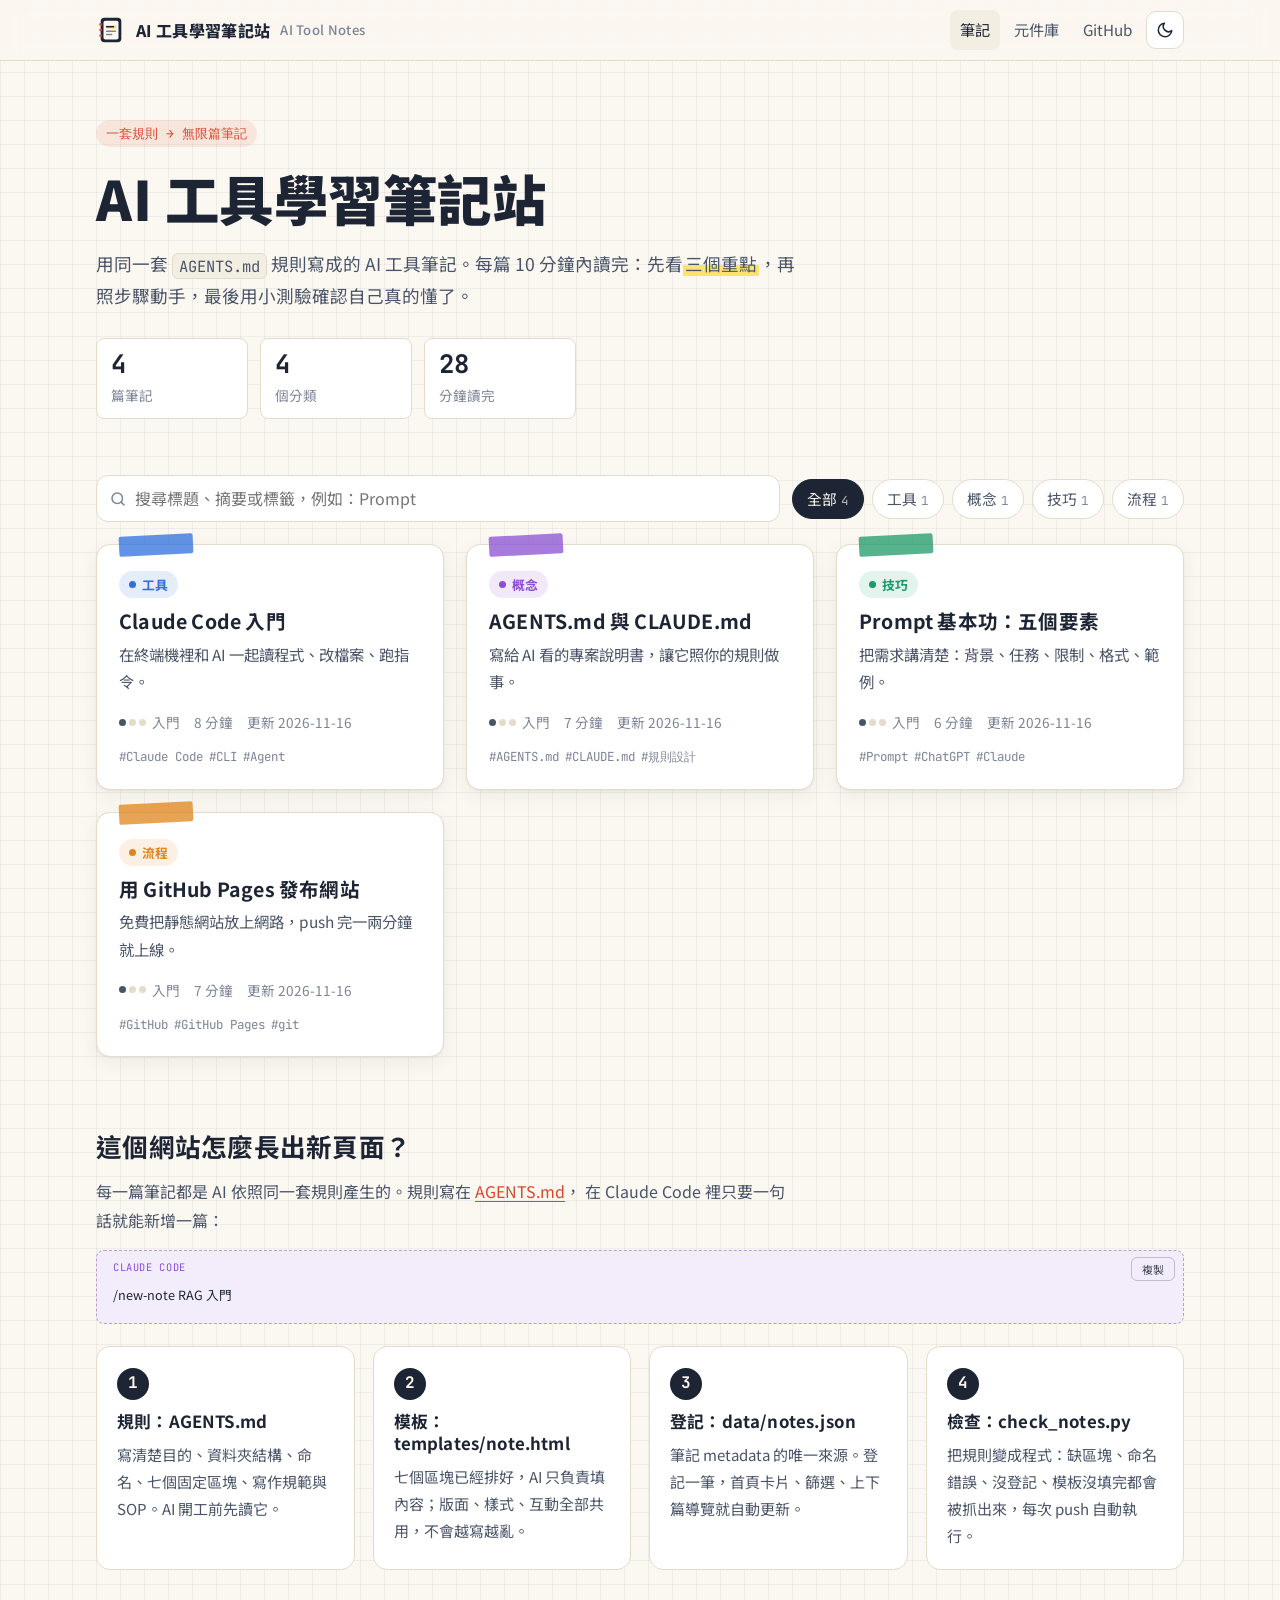
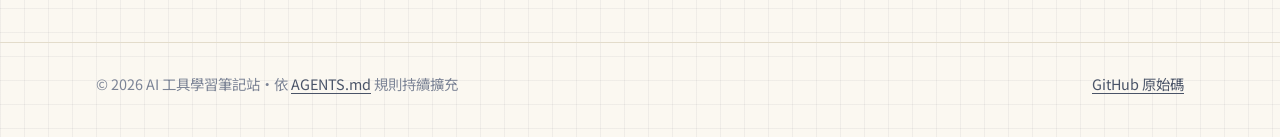
==== index.html @ 9d7a2767 "feat: 建立 AI 工具學習筆記站（AGENTS.md 規則、模板、檢查腳本與 4 篇筆記）" ====
<!doctype html>
<html lang="zh-Hant-TW">
<head>
  <meta charset="utf-8">
  <meta name="viewport" content="width=device-width, initial-scale=1">
  <title>AI 工具學習筆記站</title>
  <meta name="description" content="用同一套 AGENTS.md 規則寫成的 AI 工具筆記。每篇 10 分鐘內讀完，讀完就能動手。">
  <link rel="icon" href="assets/img/favicon.svg" type="image/svg+xml">
  <link rel="preconnect" href="https://fonts.googleapis.com">
  <link rel="preconnect" href="https://fonts.gstatic.com" crossorigin>
  <link rel="stylesheet" href="https://fonts.googleapis.com/css2?family=JetBrains+Mono:wght@400;700&family=Noto+Sans+TC:wght@400;500;700;900&display=swap">
  <link rel="stylesheet" href="assets/css/style.css">
  <script src="assets/js/theme.js"></script>
</head>
<body data-page="home" data-root="./">
  <a class="sr-only" href="#notes">跳到筆記列表</a>

  <header class="site-header">
    <div class="container site-header__inner">
      <a class="brand" href="index.html">
        <img src="assets/img/favicon.svg" alt="" width="30" height="30">
        AI 工具學習筆記站<span class="brand__sub">AI Tool Notes</span>
      </a>
      <nav class="site-nav" aria-label="主選單">
        <a class="site-nav__wide" href="index.html#notes" aria-current="page">筆記</a>
        <a href="components.html">元件庫</a>
        <a class="site-nav__wide" href="https://github.com/ChrrrrrisHao/ai-tool-notes" target="_blank" rel="noopener">GitHub</a>
        <button class="theme-toggle" type="button" data-theme-toggle aria-label="切換深淺色">
          <svg class="icon-moon" viewBox="0 0 24 24" fill="none" stroke="currentColor" stroke-width="2" stroke-linecap="round" stroke-linejoin="round" aria-hidden="true"><path d="M21 12.8A9 9 0 1 1 11.2 3a7 7 0 0 0 9.8 9.8z"/></svg>
          <svg class="icon-sun" viewBox="0 0 24 24" fill="none" stroke="currentColor" stroke-width="2" stroke-linecap="round" aria-hidden="true"><circle cx="12" cy="12" r="4"/><path d="M12 2v2M12 20v2M4.9 4.9l1.4 1.4M17.7 17.7l1.4 1.4M2 12h2M20 12h2M4.9 19.1l1.4-1.4M17.7 6.3l1.4-1.4"/></svg>
        </button>
      </nav>
    </div>
  </header>

  <main>
    <section class="container hero">
      <span class="hero__eyebrow">一套規則 → 無限篇筆記</span>
      <h1 class="hero__title">AI 工具學習筆記站</h1>
      <p class="hero__lead">
        用同一套 <code>AGENTS.md</code> 規則寫成的 AI 工具筆記。每篇 10 分鐘內讀完：先看<mark>三個重點</mark>，再照步驟動手，最後用小測驗確認自己真的懂了。
      </p>
      <ul class="stats" aria-label="網站統計">
        <li><strong id="stat-notes">–</strong><span>篇筆記</span></li>
        <li><strong id="stat-cats">–</strong><span>個分類</span></li>
        <li><strong id="stat-minutes">–</strong><span>分鐘讀完</span></li>
      </ul>
    </section>

    <section class="container" id="notes" aria-labelledby="notes-title">
      <h2 id="notes-title" class="sr-only">筆記列表</h2>
      <div class="toolbar">
        <label class="search">
          <svg viewBox="0 0 24 24" fill="none" stroke="currentColor" stroke-width="2" stroke-linecap="round" aria-hidden="true"><circle cx="11" cy="11" r="7"/><path d="m20 20-3.5-3.5"/></svg>
          <span class="sr-only">搜尋筆記</span>
          <input id="note-search" type="search" placeholder="搜尋標題、摘要或標籤，例如：Prompt" autocomplete="off">
        </label>
        <div class="chips" id="category-filters" role="group" aria-label="依分類篩選"></div>
      </div>
      <div class="grid" id="note-grid" aria-live="polite"></div>
      <p class="empty" id="empty-state" hidden>找不到符合的筆記，換個關鍵字試試。</p>
      <noscript><p class="load-error">需要開啟 JavaScript 才能顯示筆記列表。</p></noscript>
    </section>

    <section class="container howto" aria-labelledby="howto-title">
      <h2 class="howto__title" id="howto-title">這個網站怎麼長出新頁面？</h2>
      <p class="howto__lead">
        每一篇筆記都是 AI 依照同一套規則產生的。規則寫在
        <a href="https://github.com/ChrrrrrisHao/ai-tool-notes/blob/main/AGENTS.md" target="_blank" rel="noopener">AGENTS.md</a>，
        在 Claude Code 裡只要一句話就能新增一篇：
      </p>
      <pre class="code code--prompt" data-lang="Claude Code"><code>/new-note RAG 入門</code></pre>
      <div class="howto__grid">
        <article class="howto__item">
          <span class="howto__num">1</span>
          <h3>規則：AGENTS.md</h3>
          <p>寫清楚目的、資料夾結構、命名、七個固定區塊、寫作規範與 SOP。AI 開工前先讀它。</p>
        </article>
        <article class="howto__item">
          <span class="howto__num">2</span>
          <h3>模板：templates/note.html</h3>
          <p>七個區塊已經排好，AI 只負責填內容；版面、樣式、互動全部共用，不會越寫越亂。</p>
        </article>
        <article class="howto__item">
          <span class="howto__num">3</span>
          <h3>登記：data/notes.json</h3>
          <p>筆記 metadata 的唯一來源。登記一筆，首頁卡片、篩選、上下篇導覽就自動更新。</p>
        </article>
        <article class="howto__item">
          <span class="howto__num">4</span>
          <h3>檢查：check_notes.py</h3>
          <p>把規則變成程式：缺區塊、命名錯誤、沒登記、模板沒填完都會被抓出來，每次 push 自動執行。</p>
        </article>
      </div>
    </section>
  </main>

  <footer class="site-footer">
    <div class="container site-footer__inner">
      <span>© <span id="year">2026</span> AI 工具學習筆記站・依 <a href="https://github.com/ChrrrrrisHao/ai-tool-notes/blob/main/AGENTS.md" target="_blank" rel="noopener">AGENTS.md</a> 規則持續擴充</span>
      <a href="https://github.com/ChrrrrrisHao/ai-tool-notes" target="_blank" rel="noopener">GitHub 原始碼</a>
    </div>
  </footer>

  <script src="assets/js/main.js" defer></script>
</body>
</html>
---- assets/css/style.css ----
/* =========================================================
   AI 工具學習筆記站 — 全站唯一樣式表
   規則：顏色只用下方 token；新元件需同步 components.html 與 AGENTS.md 第 7 節
   ========================================================= */

/* ---------- 1. Design tokens ---------- */
:root {
  --paper: #fbf8f1;
  --paper-2: #f3eee2;
  --card: #ffffff;
  --ink: #1d2433;
  --ink-2: #4a5468;
  --ink-3: #7c8496;
  --line: #e3dccb;
  --grid: rgba(29, 36, 51, 0.05);
  --accent: #d9482b;
  --accent-soft: rgba(217, 72, 43, 0.1);
  --highlight: #ffe36e;
  --code-bg: #1f2533;
  --code-ink: #e9ecf3;

  --cat-tool: #2f6fde;
  --cat-concept: #8a4fd3;
  --cat-skill: #1c9a69;
  --cat-workflow: #df861b;

  --note: #2f6fde;
  --tip: #1c9a69;
  --warn: #d9482b;
  --ok: #1c9a69;
  --bad: #d9482b;

  --shadow: 0 1px 2px rgba(29, 36, 51, 0.06), 0 6px 20px rgba(29, 36, 51, 0.06);
  --radius: 14px;
  --radius-sm: 8px;
  --font-sans: "Noto Sans TC", system-ui, -apple-system, "Segoe UI", "Microsoft JhengHei", sans-serif;
  --font-mono: "JetBrains Mono", ui-monospace, "Cascadia Code", Consolas, monospace;
  --measure: 70ch;
  --gutter: 16px;

  color-scheme: light;
}

@media (prefers-color-scheme: dark) {
  :root:not([data-theme="light"]) {
    --paper: #13161d;
    --paper-2: #1a1e27;
    --card: #1d2230;
    --ink: #ebe8e0;
    --ink-2: #b6bac6;
    --ink-3: #868c9b;
    --line: #2d3343;
    --grid: rgba(255, 255, 255, 0.035);
    --accent: #ff7b5c;
    --accent-soft: rgba(255, 123, 92, 0.14);
    --highlight: rgba(255, 214, 64, 0.38);
    --code-bg: #0e1118;
    --code-ink: #e9ecf3;
    --cat-tool: #6c9ff5;
    --cat-concept: #b48af0;
    --cat-skill: #4cc795;
    --cat-workflow: #f2a74b;
    --note: #6c9ff5;
    --tip: #4cc795;
    --warn: #ff7b5c;
    --ok: #4cc795;
    --bad: #ff7b5c;
    --shadow: 0 1px 2px rgba(0, 0, 0, 0.3), 0 8px 24px rgba(0, 0, 0, 0.25);
    color-scheme: dark;
  }
}

:root[data-theme="dark"] {
  --paper: #13161d;
  --paper-2: #1a1e27;
  --card: #1d2230;
  --ink: #ebe8e0;
  --ink-2: #b6bac6;
  --ink-3: #868c9b;
  --line: #2d3343;
  --grid: rgba(255, 255, 255, 0.035);
  --accent: #ff7b5c;
  --accent-soft: rgba(255, 123, 92, 0.14);
  --highlight: rgba(255, 214, 64, 0.38);
  --code-bg: #0e1118;
  --code-ink: #e9ecf3;
  --cat-tool: #6c9ff5;
  --cat-concept: #b48af0;
  --cat-skill: #4cc795;
  --cat-workflow: #f2a74b;
  --note: #6c9ff5;
  --tip: #4cc795;
  --warn: #ff7b5c;
  --ok: #4cc795;
  --bad: #ff7b5c;
  --shadow: 0 1px 2px rgba(0, 0, 0, 0.3), 0 8px 24px rgba(0, 0, 0, 0.25);
  color-scheme: dark;
}

/* ---------- 2. Base ---------- */
*,
*::before,
*::after { box-sizing: border-box; }

html { -webkit-text-size-adjust: 100%; scroll-behavior: smooth; scroll-padding-top: 84px; }

body {
  margin: 0;
  font-family: var(--font-sans);
  font-size: 16px;
  line-height: 1.8;
  color: var(--ink);
  background-color: var(--paper);
  background-image:
    linear-gradient(var(--grid) 1px, transparent 1px),
    linear-gradient(90deg, var(--grid) 1px, transparent 1px);
  background-size: 24px 24px;
  overflow-x: hidden;
}

img { max-width: 100%; height: auto; display: block; }
a { color: var(--accent); text-underline-offset: 3px; text-decoration-thickness: 1px; }
a:hover { text-decoration-thickness: 2px; }
h1, h2, h3 { line-height: 1.35; margin: 0 0 0.5em; letter-spacing: 0.01em; }
p { margin: 0 0 1em; }
:focus-visible { outline: 3px solid var(--accent); outline-offset: 2px; border-radius: 4px; }

code, kbd {
  font-family: var(--font-mono);
  font-size: 0.88em;
}
:not(pre) > code {
  background: var(--paper-2);
  border: 1px solid var(--line);
  border-radius: 6px;
  padding: 0.1em 0.4em;
  word-break: break-word;
}
kbd {
  display: inline-block;
  padding: 0.05em 0.45em;
  border: 1px solid var(--line);
  border-bottom-width: 3px;
  border-radius: 6px;
  background: var(--card);
  color: var(--ink);
  line-height: 1.5;
}
mark {
  color: inherit;
  background: linear-gradient(transparent 55%, var(--highlight) 55%);
  padding: 0 0.1em;
}

.sr-only {
  position: absolute; width: 1px; height: 1px; padding: 0; margin: -1px;
  overflow: hidden; clip: rect(0, 0, 0, 0); white-space: nowrap; border: 0;
}

.container {
  width: 100%;
  max-width: 1120px;
  margin: 0 auto;
  padding: 0 var(--gutter);
}

/* ---------- 3. Site header / footer ---------- */
.progress {
  position: fixed; top: 0; left: 0; height: 3px; width: 0;
  background: var(--accent); z-index: 60; transition: width 0.1s linear;
}

.site-header {
  position: sticky; top: 0; z-index: 50;
  background: color-mix(in srgb, var(--paper) 88%, transparent);
  backdrop-filter: saturate(1.4) blur(10px);
  -webkit-backdrop-filter: saturate(1.4) blur(10px);
  border-bottom: 1px solid var(--line);
}
.site-header__inner {
  display: flex; align-items: center; gap: 12px;
  min-height: 60px;
}
.brand {
  display: inline-flex; align-items: center; gap: 10px;
  color: var(--ink); text-decoration: none; font-weight: 800; letter-spacing: 0.02em;
  white-space: nowrap;
}
.brand img { width: 30px; height: 30px; }
.brand__sub { color: var(--ink-3); font-weight: 500; font-size: 0.82em; }
.site-nav { margin-left: auto; display: flex; align-items: center; gap: 4px; }
.site-nav a {
  color: var(--ink-2); text-decoration: none; font-size: 0.95em;
  padding: 6px 10px; border-radius: 8px;
}
.site-nav a:hover, .site-nav a[aria-current="page"] { color: var(--ink); background: var(--paper-2); }
.theme-toggle {
  display: inline-grid; place-items: center;
  width: 38px; height: 38px; border-radius: 10px;
  border: 1px solid var(--line); background: var(--card); color: var(--ink);
  cursor: pointer;
}
.theme-toggle svg { width: 18px; height: 18px; }
.theme-toggle .icon-sun { display: none; }
:root[data-theme="dark"] .theme-toggle .icon-sun { display: block; }
:root[data-theme="dark"] .theme-toggle .icon-moon { display: none; }
@media (prefers-color-scheme: dark) {
  :root:not([data-theme="light"]) .theme-toggle .icon-sun { display: block; }
  :root:not([data-theme="light"]) .theme-toggle .icon-moon { display: none; }
}

.site-footer {
  margin-top: 72px;
  border-top: 1px solid var(--line);
  padding: 28px 0 40px;
  color: var(--ink-3);
  font-size: 0.9em;
}
.site-footer__inner { display: flex; flex-wrap: wrap; gap: 8px 20px; justify-content: space-between; }
.site-footer a { color: var(--ink-2); }

/* ---------- 4. Home ---------- */
.hero { padding-top: 56px; padding-bottom: 28px; }
.hero__eyebrow {
  display: inline-block; font-family: var(--font-mono); font-size: 0.8em;
  color: var(--accent); background: var(--accent-soft);
  padding: 2px 10px; border-radius: 999px; margin-bottom: 14px;
}
.hero__title {
  font-size: clamp(2rem, 6vw, 3.4rem); font-weight: 900; margin-bottom: 14px;
}
.hero__lead { font-size: 1.1em; color: var(--ink-2); max-width: 40em; }
.stats {
  display: grid; grid-template-columns: repeat(3, minmax(0, 1fr)); gap: 12px;
  max-width: 480px; margin: 26px 0 0; padding: 0; list-style: none;
}
.stats li {
  background: var(--card); border: 1px solid var(--line); border-radius: var(--radius-sm);
  padding: 10px 14px; min-width: 0;
}
.stats strong { display: block; font-size: 1.6em; line-height: 1.2; font-family: var(--font-mono); }
.stats span { color: var(--ink-3); font-size: 0.85em; }

.toolbar {
  display: flex; flex-wrap: wrap; gap: 12px; align-items: center;
  margin: 28px 0 22px;
}
.search {
  flex: 1 1 260px; display: flex; align-items: center; gap: 8px;
  background: var(--card); border: 1px solid var(--line); border-radius: 12px;
  padding: 0 12px; min-height: 44px;
}
.search svg { width: 18px; height: 18px; color: var(--ink-3); flex: none; }
.search input {
  flex: 1; min-width: 0; border: 0; outline: 0; background: transparent;
  font: inherit; color: var(--ink); padding: 8px 0;
}
.search:focus-within { border-color: var(--accent); box-shadow: 0 0 0 3px var(--accent-soft); }
.chips { display: flex; flex-wrap: wrap; gap: 8px; }
.chip {
  font: inherit; font-size: 0.92em; cursor: pointer;
  border: 1px solid var(--line); background: var(--card); color: var(--ink-2);
  padding: 6px 14px; border-radius: 999px; min-height: 36px;
}
.chip[aria-pressed="true"] { background: var(--ink); color: var(--paper); border-color: var(--ink); }
.chip__count { font-family: var(--font-mono); font-size: 0.85em; opacity: 0.7; margin-left: 4px; }

.grid {
  display: grid; gap: 22px;
  grid-template-columns: repeat(auto-fill, minmax(min(100%, 300px), 1fr));
}
.card {
  --cat: var(--accent);
  position: relative; display: flex; flex-direction: column;
  background: var(--card); color: var(--ink); text-decoration: none;
  border: 1px solid var(--line); border-radius: var(--radius);
  padding: 26px 22px 20px;
  box-shadow: var(--shadow);
  transition: transform 0.18s ease, box-shadow 0.18s ease, border-color 0.18s ease;
}
.card:hover { transform: translateY(-3px); border-color: var(--cat); box-shadow: 6px 6px 0 var(--cat); text-decoration: none; }
.card__tape {
  position: absolute; top: -10px; left: 22px; width: 74px; height: 20px;
  background: var(--cat); opacity: 0.75; transform: rotate(-3deg);
  border-radius: 2px;
}
.card__title { font-size: 1.22em; margin: 10px 0 6px; }
.card__summary { color: var(--ink-2); font-size: 0.96em; margin-bottom: 14px; flex: 1; }
.card__meta {
  display: flex; flex-wrap: wrap; gap: 6px 14px; align-items: center;
  color: var(--ink-3); font-size: 0.85em;
}
.card__tags { display: flex; flex-wrap: wrap; gap: 6px; margin: 12px 0 0; padding: 0; list-style: none; }
.card__tags li { font-size: 0.78em; color: var(--ink-3); font-family: var(--font-mono); }
.card--tool { --cat: var(--cat-tool); }
.card--concept { --cat: var(--cat-concept); }
.card--skill { --cat: var(--cat-skill); }
.card--workflow { --cat: var(--cat-workflow); }

.empty, .load-error {
  border: 1px dashed var(--line); border-radius: var(--radius);
  padding: 28px; text-align: center; color: var(--ink-3); background: var(--card);
}

.howto { margin-top: 72px; }
.howto__title { font-size: 1.6em; }
.howto__lead { color: var(--ink-2); max-width: 44em; }
.howto__grid {
  display: grid; gap: 18px; margin-top: 22px;
  grid-template-columns: repeat(auto-fit, minmax(min(100%, 240px), 1fr));
}
.howto__item {
  background: var(--card); border: 1px solid var(--line); border-radius: var(--radius);
  padding: 20px;
}
.howto__num {
  display: inline-grid; place-items: center; width: 32px; height: 32px; border-radius: 50%;
  background: var(--ink); color: var(--paper); font-family: var(--font-mono); font-weight: 700;
  margin-bottom: 10px;
}
.howto__item h3 { font-size: 1.05em; }
.howto__item p { color: var(--ink-2); font-size: 0.94em; margin: 0; }

/* ---------- 5. Tags & levels ---------- */
.tag {
  --cat: var(--accent);
  display: inline-flex; align-items: center; gap: 6px;
  font-size: 0.8em; font-weight: 700; color: var(--cat);
  background: color-mix(in srgb, var(--cat) 12%, transparent);
  padding: 2px 10px; border-radius: 999px; text-decoration: none; width: fit-content;
}
.tag::before { content: ""; width: 7px; height: 7px; border-radius: 50%; background: var(--cat); }
.tag--tool { --cat: var(--cat-tool); }
.tag--concept { --cat: var(--cat-concept); }
.tag--skill { --cat: var(--cat-skill); }
.tag--workflow { --cat: var(--cat-workflow); }

.level { display: inline-flex; align-items: center; gap: 6px; }
.level__dots { display: inline-flex; gap: 3px; }
.level__dots i { width: 7px; height: 7px; border-radius: 50%; background: var(--line); }
.level--1 .level__dots i:nth-child(-n+1),
.level--2 .level__dots i:nth-child(-n+2),
.level--3 .level__dots i:nth-child(-n+3) { background: var(--ink-2); }

/* ---------- 6. Note layout ---------- */
.note-layout {
  display: grid; gap: 40px;
  grid-template-columns: minmax(0, 1fr);
  padding-top: 32px;
}
@media (min-width: 1024px) {
  .note-layout { grid-template-columns: minmax(0, var(--measure)) 220px; justify-content: center; gap: 56px; }
}

.breadcrumb { font-size: 0.88em; color: var(--ink-3); margin-bottom: 18px; }
.breadcrumb a { color: var(--ink-2); text-decoration: none; }
.breadcrumb a:hover { color: var(--accent); }
.breadcrumb span[aria-hidden] { margin: 0 6px; }

.note-header { max-width: var(--measure); margin-bottom: 8px; }
.note-header h1 { font-size: clamp(1.8rem, 5vw, 2.6rem); font-weight: 900; margin: 12px 0 10px; }
.note-header__summary { font-size: 1.12em; color: var(--ink-2); }
.note-meta {
  display: flex; flex-wrap: wrap; gap: 8px 16px; align-items: center;
  color: var(--ink-3); font-size: 0.88em; min-height: 26px;
}
.note-meta__tags { display: flex; flex-wrap: wrap; gap: 6px; margin: 0; padding: 0; list-style: none; }
.note-meta__tags li {
  font-family: var(--font-mono); font-size: 0.9em;
  border: 1px solid var(--line); border-radius: 6px; padding: 0 6px;
}

.note-body { max-width: var(--measure); min-width: 0; counter-reset: sec; }
.note-section {
  counter-increment: sec;
  background: var(--card); border: 1px solid var(--line); border-radius: var(--radius);
  padding: 26px 24px 10px; margin-top: 26px;
}
.note-section > h2 {
  display: flex; align-items: center; gap: 10px;
  font-size: 1.35em; margin-bottom: 16px;
}
.note-section > h2::before {
  content: counter(sec, decimal-leading-zero);
  font-family: var(--font-mono); font-size: 0.7em; font-weight: 700;
  color: var(--accent); background: var(--accent-soft);
  padding: 1px 8px; border-radius: 6px;
}
.note-section h3 { font-size: 1.08em; margin-top: 1.2em; }
.note-section ul:not([class]), .note-section ol:not([class]) { padding-left: 1.4em; margin: 0 0 1em; }

.toc { position: relative; }
.toc__inner { position: sticky; top: 84px; }
.toc__title { font-size: 0.8em; font-weight: 700; color: var(--ink-3); letter-spacing: 0.08em; margin-bottom: 8px; }
.toc ol { list-style: none; margin: 0; padding: 0; border-left: 2px solid var(--line); }
.toc a {
  display: block; padding: 5px 0 5px 14px; margin-left: -2px;
  color: var(--ink-3); text-decoration: none; font-size: 0.92em;
  border-left: 2px solid transparent;
}
.toc a:hover { color: var(--ink); }
.toc a.is-active { color: var(--accent); border-left-color: var(--accent); font-weight: 700; }
@media (max-width: 1023px) { .toc { display: none; } }

.pager {
  display: grid; gap: 14px; margin-top: 36px; max-width: var(--measure);
  grid-template-columns: repeat(auto-fit, minmax(min(100%, 240px), 1fr));
}
.pager a {
  display: block; background: var(--card); border: 1px solid var(--line); border-radius: var(--radius);
  padding: 14px 18px; text-decoration: none; color: var(--ink);
}
.pager a:hover { border-color: var(--accent); }
.pager small { display: block; color: var(--ink-3); font-size: 0.8em; }
.pager__next { text-align: right; grid-column: -2 / -1; }

/* ---------- 7. Components ---------- */
/* 7.1 keypoints */
.keypoints { list-style: none; margin: 0 0 16px; padding: 0; display: grid; gap: 10px; counter-reset: kp; }
.keypoints li {
  counter-increment: kp; position: relative;
  padding: 10px 14px 10px 50px; background: var(--paper-2); border-radius: var(--radius-sm);
}
.keypoints li::before {
  content: counter(kp);
  position: absolute; left: 12px; top: 10px;
  width: 26px; height: 26px; border-radius: 50%;
  display: grid; place-items: center;
  background: var(--highlight); color: var(--ink);
  font-family: var(--font-mono); font-weight: 700; font-size: 0.9em; line-height: 1;
}

/* 7.2 callout */
.callout {
  --c: var(--note);
  border: 1px solid color-mix(in srgb, var(--c) 35%, var(--line));
  border-left: 4px solid var(--c);
  background: color-mix(in srgb, var(--c) 7%, var(--card));
  border-radius: var(--radius-sm);
  padding: 12px 16px 2px; margin: 0 0 16px;
}
.callout__title { font-weight: 800; color: var(--c); margin-bottom: 4px; }
.callout--note { --c: var(--note); }
.callout--tip { --c: var(--tip); }
.callout--warn { --c: var(--warn); }

/* 7.3 steps */
.steps { list-style: none; margin: 0 0 16px; padding: 0; counter-reset: step; }
.steps > li {
  counter-increment: step; position: relative;
  padding: 0 0 18px 48px;
}
.steps > li::before {
  content: counter(step);
  position: absolute; left: 0; top: 0;
  width: 32px; height: 32px; border-radius: 50%;
  display: grid; place-items: center;
  background: var(--ink); color: var(--paper);
  font-family: var(--font-mono); font-weight: 700; line-height: 1;
}
.steps > li:not(:last-child)::after {
  content: ""; position: absolute; left: 15px; top: 36px; bottom: 4px;
  width: 2px; background: var(--line);
}
.steps > li > strong { display: block; font-size: 1.04em; line-height: 32px; }
.steps > li > p { margin: 2px 0 8px; color: var(--ink-2); }
.steps > li > .code { margin-top: 6px; }

/* 7.4 code */
.code {
  position: relative;
  background: var(--code-bg); color: var(--code-ink);
  border-radius: var(--radius-sm);
  padding: 34px 16px 14px; margin: 0 0 16px;
  overflow-x: auto; font-size: 0.9em; line-height: 1.65;
  tab-size: 2;
}
.code code { font-family: var(--font-mono); white-space: pre; }
.code::before {
  content: attr(data-lang);
  position: absolute; top: 8px; left: 16px;
  font-family: var(--font-mono); font-size: 0.72em; letter-spacing: 0.06em;
  color: color-mix(in srgb, var(--code-ink) 55%, transparent); text-transform: uppercase;
}
.code--prompt { background: color-mix(in srgb, var(--cat-concept) 10%, var(--card)); color: var(--ink); border: 1px dashed color-mix(in srgb, var(--cat-concept) 45%, var(--line)); }
.code--prompt code { white-space: pre-wrap; word-break: break-word; font-family: var(--font-sans); }
.code--prompt::before { color: var(--cat-concept); }
.copy-btn {
  position: absolute; top: 6px; right: 8px;
  font: inherit; font-family: var(--font-sans); font-size: 0.76em;
  border: 1px solid color-mix(in srgb, currentColor 30%, transparent);
  background: transparent; color: inherit; opacity: 0.8;
  padding: 2px 10px; border-radius: 6px; cursor: pointer;
}
.copy-btn:hover { opacity: 1; }
.copy-btn.is-done { color: var(--ok); border-color: var(--ok); opacity: 1; }

/* 7.5 table */
.table-wrap { overflow-x: auto; margin: 0 0 16px; border: 1px solid var(--line); border-radius: var(--radius-sm); }
.table { width: 100%; border-collapse: collapse; font-size: 0.94em; }
.table th, .table td { padding: 10px 12px; text-align: left; vertical-align: top; border-bottom: 1px solid var(--line); }
.table thead th { background: var(--paper-2); font-weight: 700; white-space: nowrap; }
.table code { white-space: nowrap; word-break: normal; }
.table tbody tr:last-child td { border-bottom: 0; }

/* 7.6 quiz */
.quiz {
  border: 1px solid var(--line); border-radius: var(--radius-sm);
  padding: 14px 16px 6px; margin: 0 0 16px; background: var(--paper-2);
}
.quiz__q { font-weight: 700; margin-bottom: 10px; }
.quiz__options { list-style: none; margin: 0 0 10px; padding: 0; display: grid; gap: 8px; }
.quiz__options button {
  width: 100%; text-align: left; font: inherit; cursor: pointer;
  background: var(--card); color: var(--ink);
  border: 1px solid var(--line); border-radius: var(--radius-sm);
  padding: 9px 12px; min-height: 44px;
}
.quiz__options button:hover:not(:disabled) { border-color: var(--ink-3); }
.quiz__options button:disabled { cursor: default; }
.quiz__options button.is-correct { border-color: var(--ok); background: color-mix(in srgb, var(--ok) 12%, var(--card)); }
.quiz__options button.is-wrong { border-color: var(--bad); background: color-mix(in srgb, var(--bad) 10%, var(--card)); }
.quiz__options button.is-correct::after { content: "  ✓ 正確"; color: var(--ok); font-weight: 700; }
.quiz__options button.is-wrong::after { content: "  ✗"; color: var(--bad); font-weight: 700; }
.quiz__explain { color: var(--ink-2); font-size: 0.94em; border-top: 1px dashed var(--line); padding-top: 8px; }
.js .quiz:not(.is-answered) .quiz__explain { display: none; }
.quiz-score { font-weight: 700; color: var(--ink-2); }

/* 7.7 refs */
.refs { list-style: none; margin: 0 0 16px; padding: 0; display: grid; gap: 10px; }
.refs li {
  display: flex; flex-direction: column;
  border: 1px solid var(--line); border-radius: var(--radius-sm); padding: 10px 14px;
}
.refs a { font-weight: 700; word-break: break-word; }
.refs a[target="_blank"]::after { content: " ↗"; font-size: 0.85em; }
.refs span { color: var(--ink-3); font-size: 0.88em; }

/* 7.8 figure */
.figure { margin: 0 0 16px; }
.figure img { border-radius: var(--radius-sm); border: 1px solid var(--line); background: var(--paper-2); }
.figure figcaption { color: var(--ink-3); font-size: 0.86em; margin-top: 6px; text-align: center; }

/* ---------- 8. Components page ---------- */
.demo {
  border: 1px dashed var(--line); border-radius: var(--radius-sm);
  padding: 18px 16px 2px; margin-bottom: 14px; background: var(--paper);
}
.swatches { display: grid; gap: 10px; grid-template-columns: repeat(auto-fill, minmax(min(100%, 140px), 1fr)); margin-bottom: 16px; }
.swatch { border: 1px solid var(--line); border-radius: var(--radius-sm); overflow: hidden; font-size: 0.8em; font-family: var(--font-mono); }
.swatch i { display: block; height: 44px; }
.swatch span { display: block; padding: 6px 8px; color: var(--ink-2); }
.sw-paper { background: var(--paper); }
.sw-card { background: var(--card); }
.sw-ink { background: var(--ink); }
.sw-accent { background: var(--accent); }
.sw-highlight { background: var(--highlight); }
.sw-tool { background: var(--cat-tool); }
.sw-concept { background: var(--cat-concept); }
.sw-skill { background: var(--cat-skill); }
.sw-workflow { background: var(--cat-workflow); }

/* ---------- 9. Small screens ---------- */
@media (max-width: 640px) {
  .brand__sub { display: none; }
  .site-nav__wide { display: none; }
  .site-nav a { padding: 6px 8px; font-size: 0.9em; }
  .hero { padding-top: 36px; }
  .note-section { padding: 20px 16px 6px; }
  .pager__next { grid-column: auto; }
}

@media (prefers-reduced-motion: reduce) {
  html { scroll-behavior: auto; }
  .card, .progress { transition: none; }
}

@media print {
  .site-header, .toc, .pager, .copy-btn, .progress, .theme-toggle { display: none !important; }
  body { background: #fff; }
  .note-section { border: 0; padding: 0; }
  .js .quiz:not(.is-answered) .quiz__explain { display: block; }
}
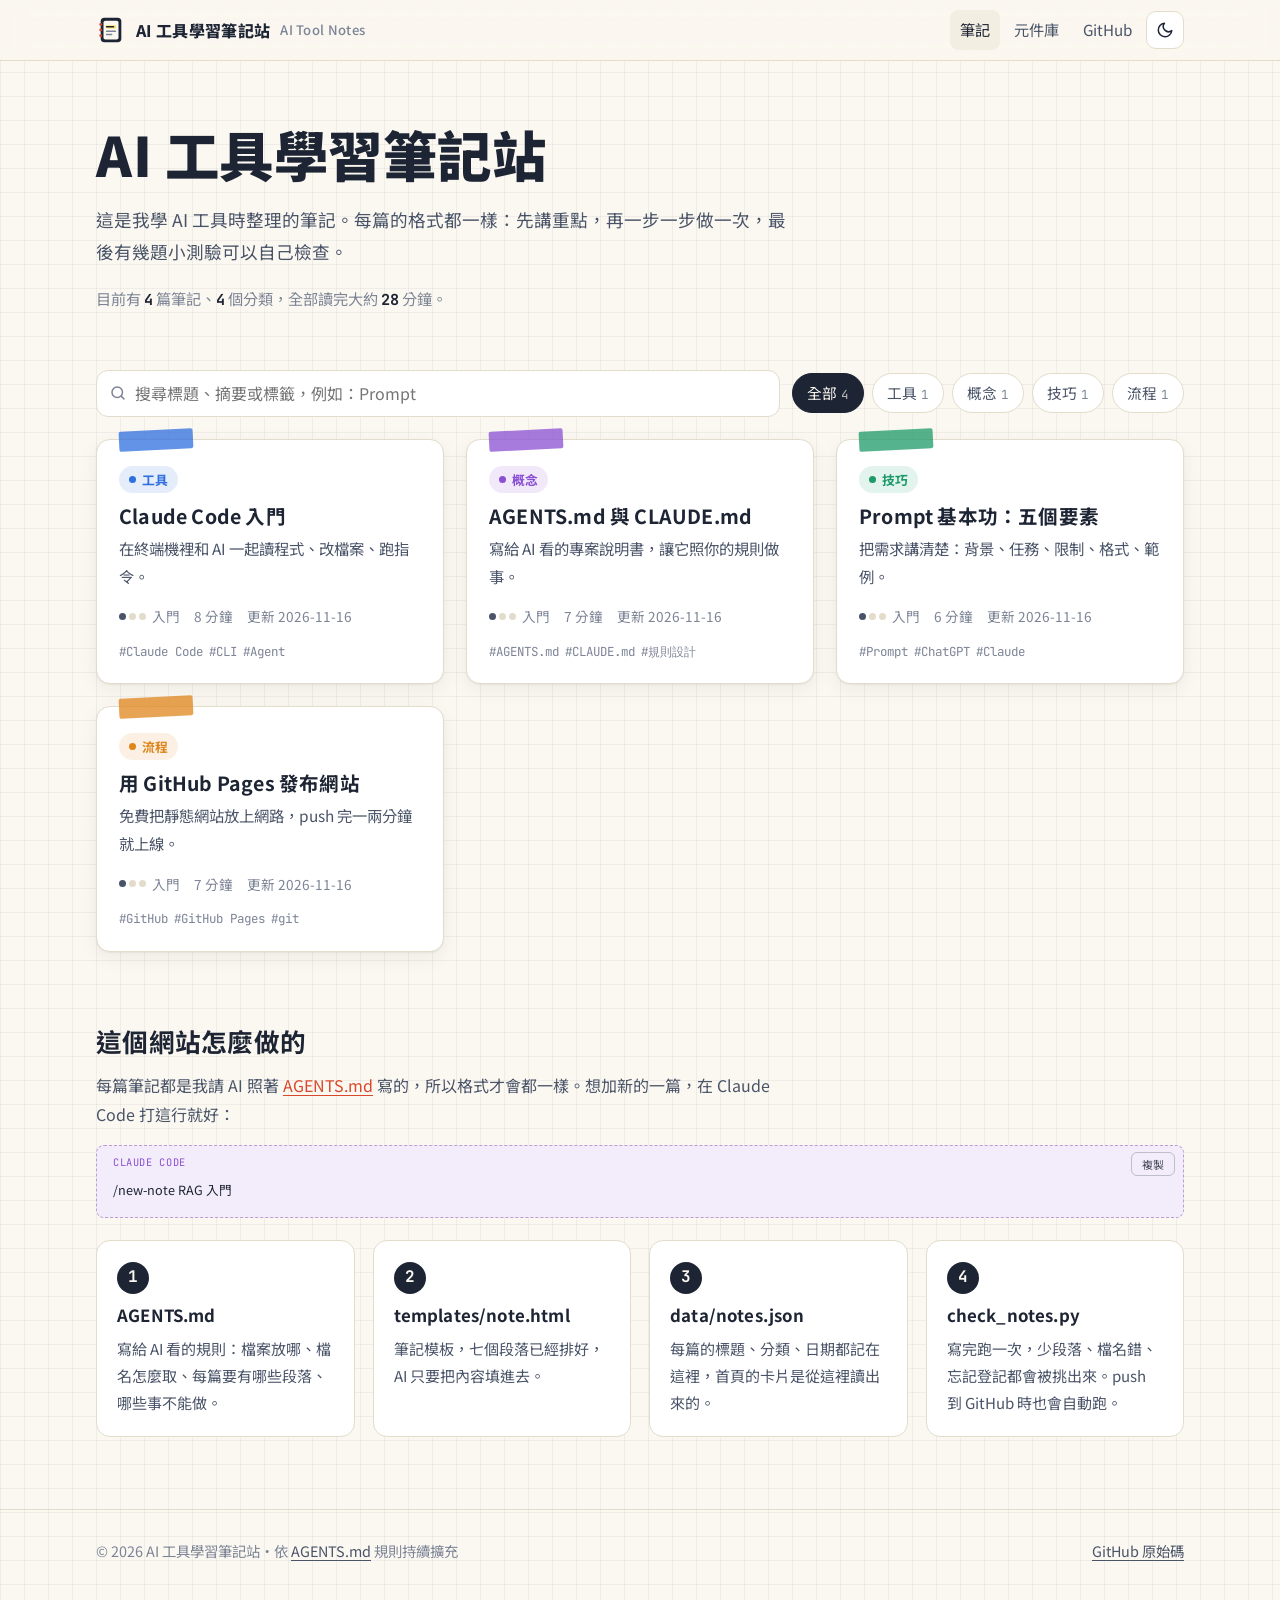
==== commit 0e4796f0: "docs: 文案改口語一點，首頁拿掉統計方塊" ====
--- a/index.html
+++ b/index.html
@@ -4,7 +4,7 @@
   <meta charset="utf-8">
   <meta name="viewport" content="width=device-width, initial-scale=1">
   <title>AI 工具學習筆記站</title>
-  <meta name="description" content="用同一套 AGENTS.md 規則寫成的 AI 工具筆記。每篇 10 分鐘內讀完，讀完就能動手。">
+  <meta name="description" content="我學 AI 工具時整理的筆記，每篇都照同一個格式寫，10 分鐘內可以讀完。">
   <link rel="icon" href="assets/img/favicon.svg" type="image/svg+xml">
   <link rel="preconnect" href="https://fonts.googleapis.com">
   <link rel="preconnect" href="https://fonts.gstatic.com" crossorigin>
@@ -35,16 +35,13 @@
 
   <main>
     <section class="container hero">
-      <span class="hero__eyebrow">一套規則 → 無限篇筆記</span>
       <h1 class="hero__title">AI 工具學習筆記站</h1>
       <p class="hero__lead">
-        用同一套 <code>AGENTS.md</code> 規則寫成的 AI 工具筆記。每篇 10 分鐘內讀完：先看<mark>三個重點</mark>，再照步驟動手，最後用小測驗確認自己真的懂了。
+        這是我學 AI 工具時整理的筆記。每篇的格式都一樣：先講重點，再一步一步做一次，最後有幾題小測驗可以自己檢查。
       </p>
-      <ul class="stats" aria-label="網站統計">
-        <li><strong id="stat-notes">–</strong><span>篇筆記</span></li>
-        <li><strong id="stat-cats">–</strong><span>個分類</span></li>
-        <li><strong id="stat-minutes">–</strong><span>分鐘讀完</span></li>
-      </ul>
+      <p class="hero__meta">
+        目前有 <strong id="stat-notes">–</strong> 篇筆記、<strong id="stat-cats">–</strong> 個分類，全部讀完大約 <strong id="stat-minutes">–</strong> 分鐘。
+      </p>
     </section>
 
     <section class="container" id="notes" aria-labelledby="notes-title">
@@ -63,33 +60,33 @@
     </section>
 
     <section class="container howto" aria-labelledby="howto-title">
-      <h2 class="howto__title" id="howto-title">這個網站怎麼長出新頁面？</h2>
+      <h2 class="howto__title" id="howto-title">這個網站怎麼做的</h2>
       <p class="howto__lead">
-        每一篇筆記都是 AI 依照同一套規則產生的。規則寫在
-        <a href="https://github.com/ChrrrrrisHao/ai-tool-notes/blob/main/AGENTS.md" target="_blank" rel="noopener">AGENTS.md</a>，
-        在 Claude Code 裡只要一句話就能新增一篇：
+        每篇筆記都是我請 AI 照著
+        <a href="https://github.com/ChrrrrrisHao/ai-tool-notes/blob/main/AGENTS.md" target="_blank" rel="noopener">AGENTS.md</a>
+        寫的，所以格式才會都一樣。想加新的一篇，在 Claude Code 打這行就好：
       </p>
       <pre class="code code--prompt" data-lang="Claude Code"><code>/new-note RAG 入門</code></pre>
       <div class="howto__grid">
         <article class="howto__item">
           <span class="howto__num">1</span>
-          <h3>規則：AGENTS.md</h3>
-          <p>寫清楚目的、資料夾結構、命名、七個固定區塊、寫作規範與 SOP。AI 開工前先讀它。</p>
+          <h3>AGENTS.md</h3>
+          <p>寫給 AI 看的規則：檔案放哪、檔名怎麼取、每篇要有哪些段落、哪些事不能做。</p>
         </article>
         <article class="howto__item">
           <span class="howto__num">2</span>
-          <h3>模板：templates/note.html</h3>
-          <p>七個區塊已經排好，AI 只負責填內容；版面、樣式、互動全部共用，不會越寫越亂。</p>
+          <h3>templates/note.html</h3>
+          <p>筆記模板，七個段落已經排好，AI 只要把內容填進去。</p>
         </article>
         <article class="howto__item">
           <span class="howto__num">3</span>
-          <h3>登記：data/notes.json</h3>
-          <p>筆記 metadata 的唯一來源。登記一筆，首頁卡片、篩選、上下篇導覽就自動更新。</p>
+          <h3>data/notes.json</h3>
+          <p>每篇的標題、分類、日期都記在這裡，首頁的卡片是從這裡讀出來的。</p>
         </article>
         <article class="howto__item">
           <span class="howto__num">4</span>
-          <h3>檢查：check_notes.py</h3>
-          <p>把規則變成程式：缺區塊、命名錯誤、沒登記、模板沒填完都會被抓出來，每次 push 自動執行。</p>
+          <h3>check_notes.py</h3>
+          <p>寫完跑一次，少段落、檔名錯、忘記登記都會被挑出來。push 到 GitHub 時也會自動跑。</p>
         </article>
       </div>
     </section>
--- a/assets/css/style.css
+++ b/assets/css/style.css
@@ -221,25 +221,12 @@
 
 /* ---------- 4. Home ---------- */
 .hero { padding-top: 56px; padding-bottom: 28px; }
-.hero__eyebrow {
-  display: inline-block; font-family: var(--font-mono); font-size: 0.8em;
-  color: var(--accent); background: var(--accent-soft);
-  padding: 2px 10px; border-radius: 999px; margin-bottom: 14px;
-}
 .hero__title {
   font-size: clamp(2rem, 6vw, 3.4rem); font-weight: 900; margin-bottom: 14px;
 }
 .hero__lead { font-size: 1.1em; color: var(--ink-2); max-width: 40em; }
-.stats {
-  display: grid; grid-template-columns: repeat(3, minmax(0, 1fr)); gap: 12px;
-  max-width: 480px; margin: 26px 0 0; padding: 0; list-style: none;
-}
-.stats li {
-  background: var(--card); border: 1px solid var(--line); border-radius: var(--radius-sm);
-  padding: 10px 14px; min-width: 0;
-}
-.stats strong { display: block; font-size: 1.6em; line-height: 1.2; font-family: var(--font-mono); }
-.stats span { color: var(--ink-3); font-size: 0.85em; }
+.hero__meta { color: var(--ink-3); font-size: 0.95em; margin: 0; }
+.hero__meta strong { color: var(--ink); font-family: var(--font-mono); }
 
 .toolbar {
   display: flex; flex-wrap: wrap; gap: 12px; align-items: center;
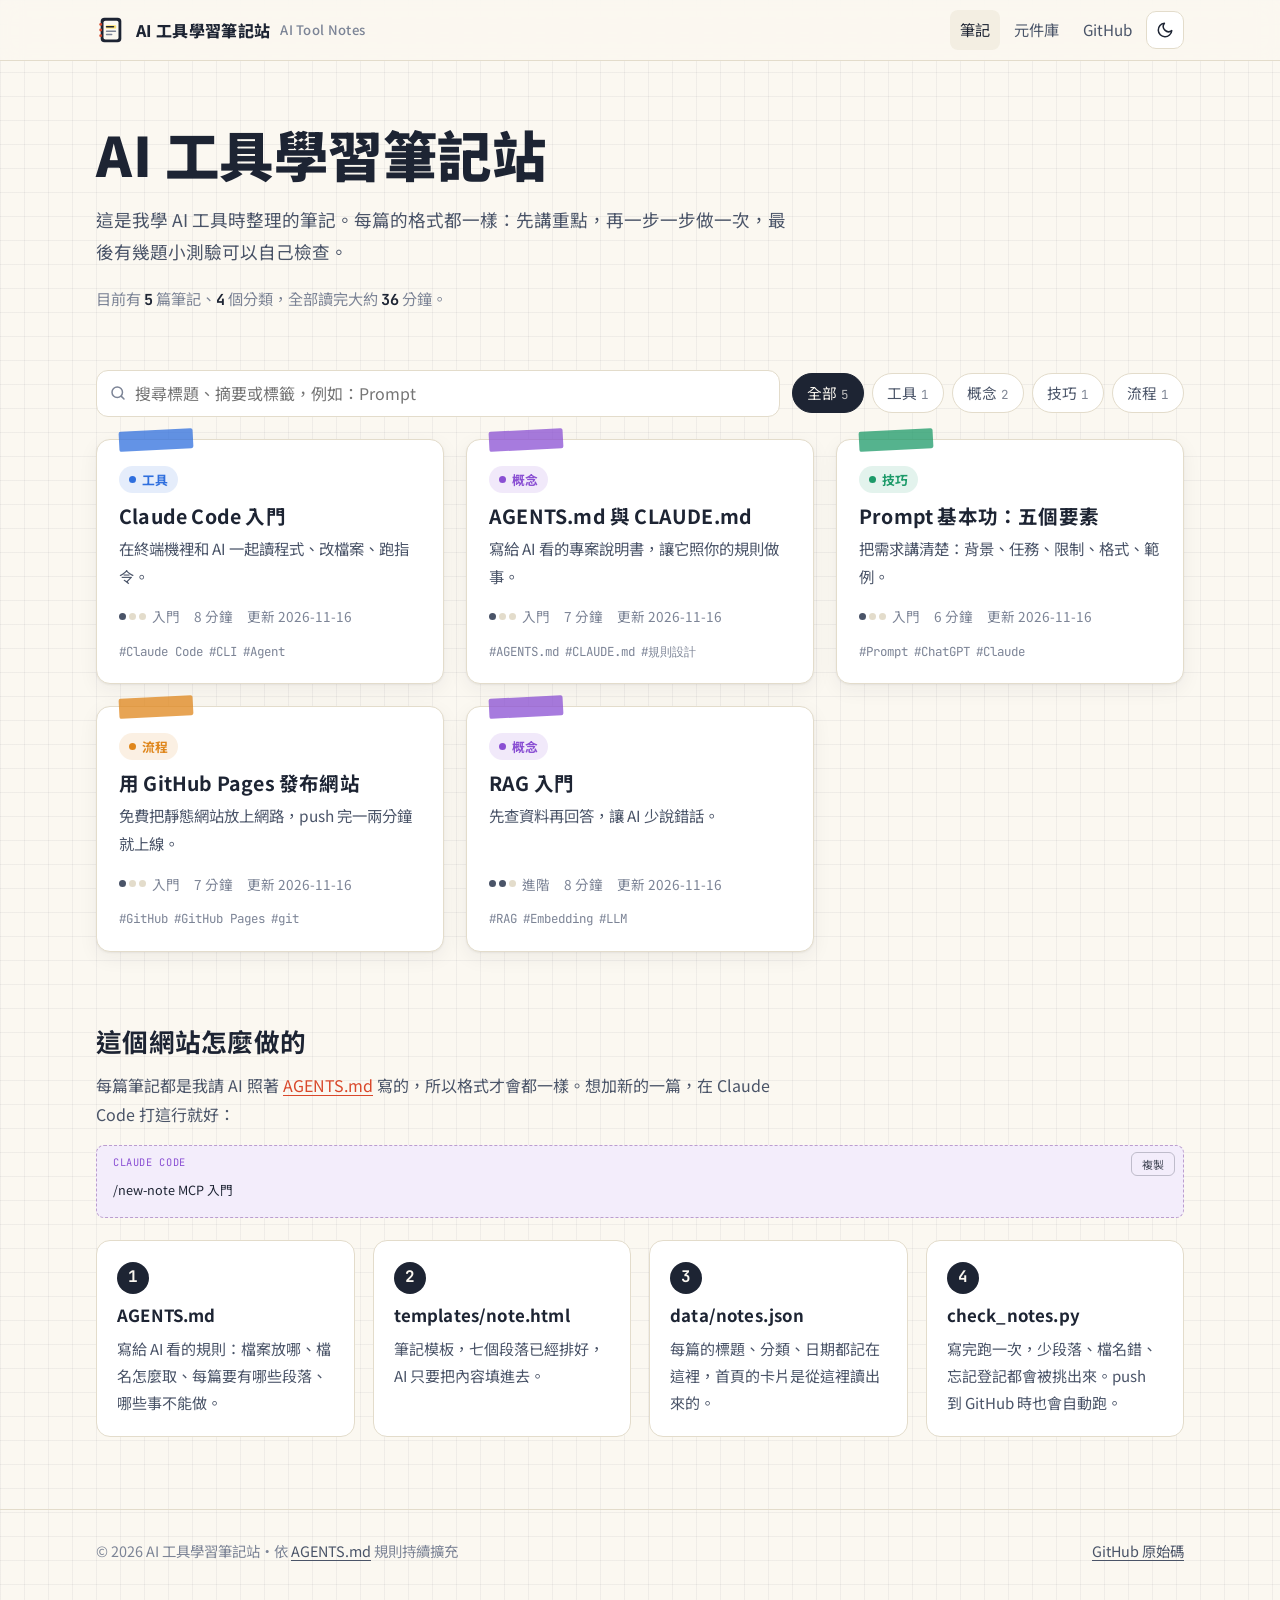
==== commit 83e5bc03: "feat: 加 site.json 和 rename_site.py，AGENTS.md 補換主題的步驟" ====
--- a/index.html
+++ b/index.html
@@ -66,7 +66,7 @@
         <a href="https://github.com/ChrrrrrisHao/ai-tool-notes/blob/main/AGENTS.md" target="_blank" rel="noopener">AGENTS.md</a>
         寫的，所以格式才會都一樣。想加新的一篇，在 Claude Code 打這行就好：
       </p>
-      <pre class="code code--prompt" data-lang="Claude Code"><code>/new-note RAG 入門</code></pre>
+      <pre class="code code--prompt" data-lang="Claude Code"><code>/new-note MCP 入門</code></pre>
       <div class="howto__grid">
         <article class="howto__item">
           <span class="howto__num">1</span>
